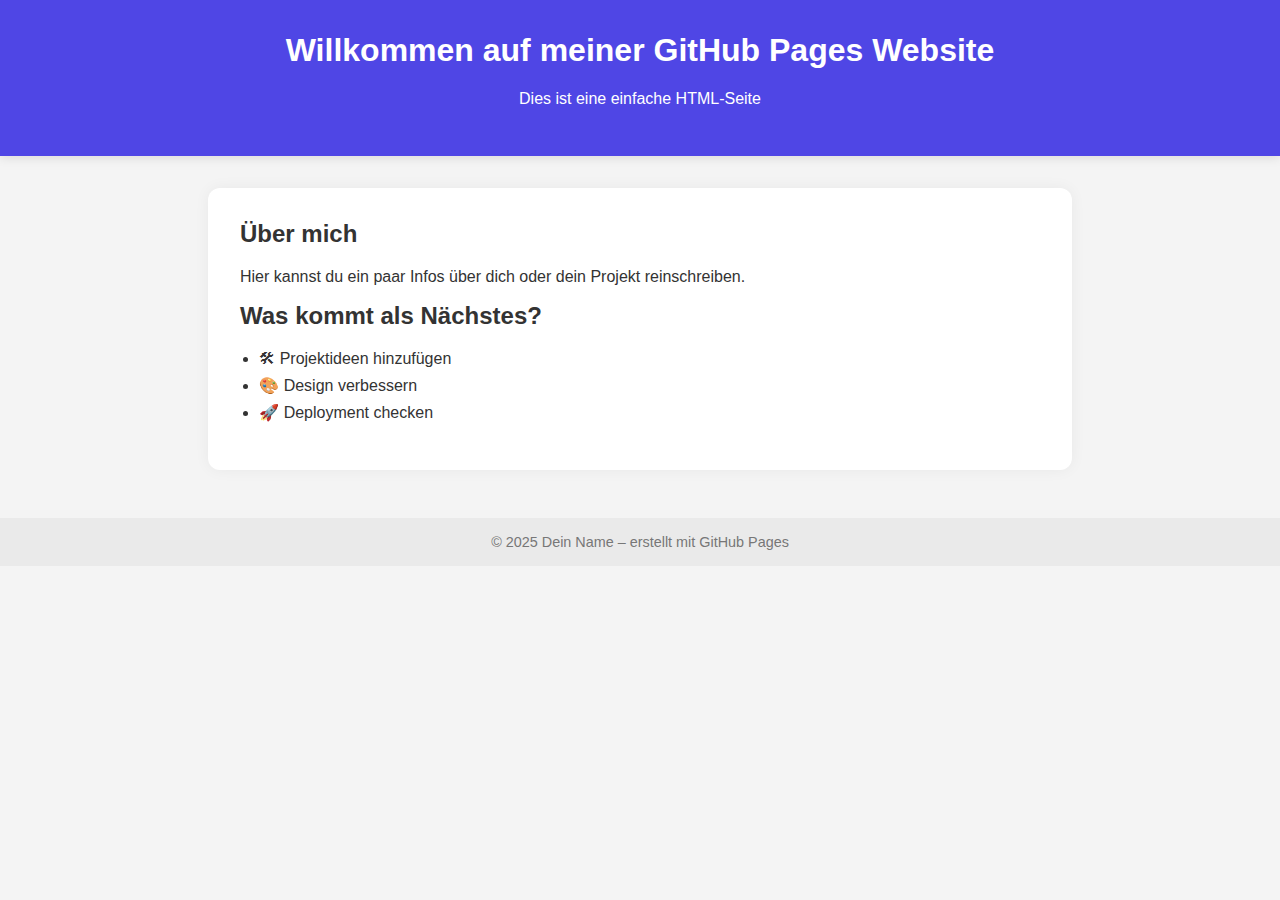
==== index.html @ 65202d3c "Rename start.html to index.html" ====
<!DOCTYPE html>
<html lang="de">
<head>
  <meta charset="UTF-8" />
  <meta name="viewport" content="width=device-width, initial-scale=1.0" />
  <title>Willkommen auf meiner Seite</title>
  <link rel="stylesheet" href="style.css" />
</head>
<body>
  <header>
    <h1>Willkommen auf meiner GitHub Pages Website</h1>
    <p>Dies ist eine einfache HTML-Seite</p>
  </header>

  <main>
    <h2>Über mich</h2>
    <p>Hier kannst du ein paar Infos über dich oder dein Projekt reinschreiben.</p>

    <h2>Was kommt als Nächstes?</h2>
    <ul>
      <li>🛠 Projektideen hinzufügen</li>
      <li>🎨 Design verbessern</li>
      <li>🚀 Deployment checken</li>
    </ul>
  </main>

  <footer>
    &copy; 2025 Dein Name – erstellt mit GitHub Pages
  </footer>
</body>
</html>
---- style.css ----
/* Grundlegendes Layout */
body {
    font-family: Arial, sans-serif;
    background-color: #f4f4f4;
    color: #333;
    margin: 0;
    padding: 0;
  }
  
  /* Header-Bereich */
  header {
    background-color: #4f46e5;
    color: white;
    padding: 2rem;
    text-align: center;
    box-shadow: 0 2px 10px rgba(0, 0, 0, 0.1);
  }
  
  /* Hauptbereich */
  main {
    max-width: 800px;
    margin: 2rem auto;
    padding: 2rem;
    background-color: white;
    border-radius: 12px;
    box-shadow: 0 0 15px rgba(0, 0, 0, 0.05);
  }
  
  /* Überschriften */
  h1, h2 {
    margin-top: 0;
  }
  
  /* Liste */
  ul {
    padding-left: 1.2rem;
  }
  
  li {
    margin-bottom: 0.5rem;
  }
  
  /* Footer */
  footer {
    text-align: center;
    padding: 1rem;
    color: #777;
    font-size: 0.9rem;
    background-color: #eaeaea;
    margin-top: 3rem;
  }
  
  /* Responsive Anpassung */
  @media (max-width: 600px) {
    main {
      margin: 1rem;
      padding: 1rem;
    }
  }
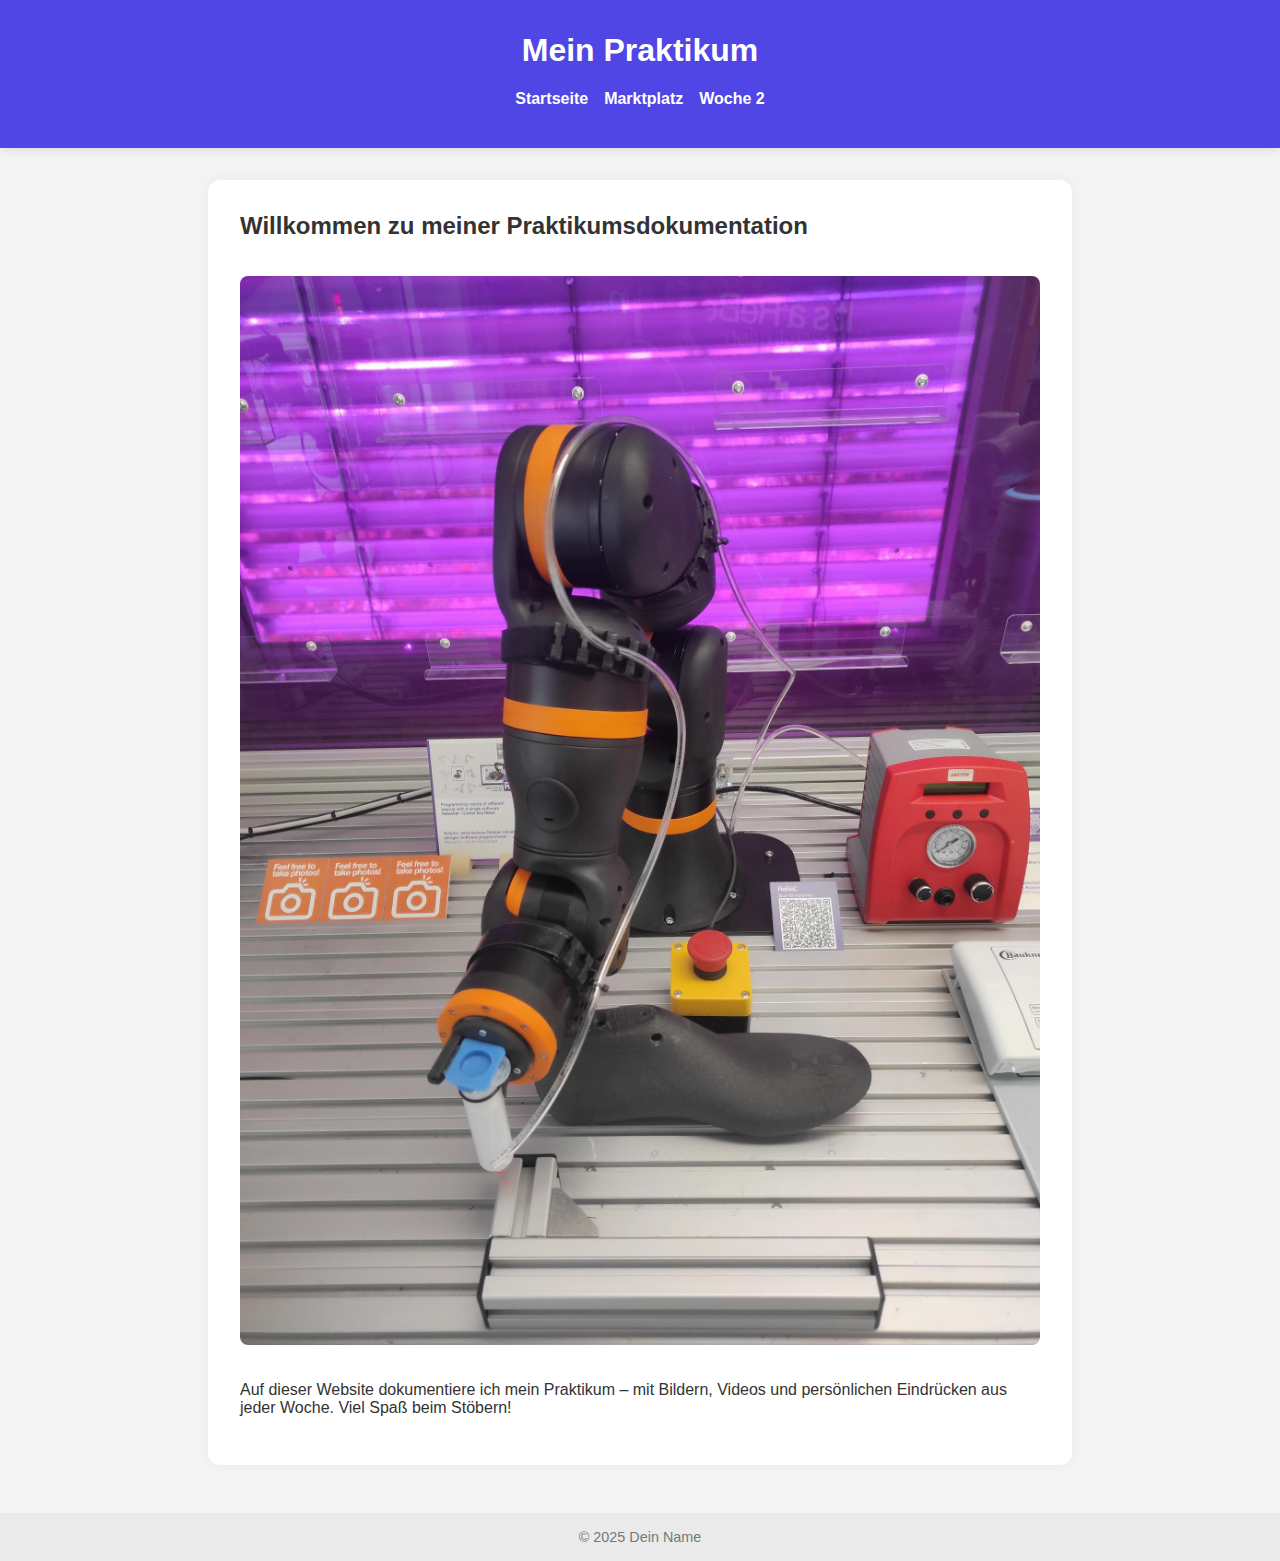
==== commit 5da7932d: "RebleGlue.jpg hinzugefügt index geändert" ====
--- a/index.html
+++ b/index.html
@@ -3,29 +3,32 @@
 <head>
   <meta charset="UTF-8" />
   <meta name="viewport" content="width=device-width, initial-scale=1.0" />
-  <title>Willkommen auf meiner Seite</title>
+  <title>Mein Praktikum – Startseite</title>
   <link rel="stylesheet" href="style.css" />
 </head>
 <body>
   <header>
-    <h1>Willkommen auf meiner GitHub Pages Website</h1>
-    <p>Dies ist eine einfache HTML-Seite</p>
+    <h1>Mein Praktikum</h1>
+    <nav>
+      <ul>
+        <li><a href="index.html">Startseite</a></li>
+        <li><a href="marktplatz.html">Marktplatz</a></li>
+        <li><a href="woche2.html">Woche 2</a></li>
+        <!-- Weitere Wochen hier -->
+      </ul>
+    </nav>
   </header>
 
   <main>
-    <h2>Über mich</h2>
-    <p>Hier kannst du ein paar Infos über dich oder dein Projekt reinschreiben.</p>
-
-    <h2>Was kommt als Nächstes?</h2>
-    <ul>
-      <li>🛠 Projektideen hinzufügen</li>
-      <li>🎨 Design verbessern</li>
-      <li>🚀 Deployment checken</li>
-    </ul>
+    <h2>Willkommen zu meiner Praktikumsdokumentation</h2>
+    <img src="imgs/RebelGlue.jpg" alt="RebelGlue" class="content-image" />
+    <p>
+      Auf dieser Website dokumentiere ich mein Praktikum – mit Bildern, Videos und persönlichen Eindrücken aus jeder Woche. Viel Spaß beim Stöbern!
+    </p>
   </main>
 
   <footer>
-    &copy; 2025 Dein Name – erstellt mit GitHub Pages
+    &copy; 2025 Dein Name
   </footer>
 </body>
 </html>
--- a/style.css
+++ b/style.css
@@ -25,6 +25,35 @@
     border-radius: 12px;
     box-shadow: 0 0 15px rgba(0, 0, 0, 0.05);
   }
+
+  /* Navigation */
+nav ul {
+    list-style: none;
+    margin: 0;
+    padding: 0;
+    display: flex;
+    justify-content: center;
+    gap: 1rem;
+  }
+  
+  nav li a {
+    color: white;
+    text-decoration: none;
+    font-weight: bold;
+    transition: color 0.3s;
+  }
+  
+  nav li a:hover {
+    color: #ffdd57;
+  }
+  
+  /* Inhalte */
+  .content-image, .content-video {
+    max-width: 100%;
+    border-radius: 8px;
+    margin: 1rem 0;
+  }
+  
   
   /* Überschriften */
   h1, h2 {
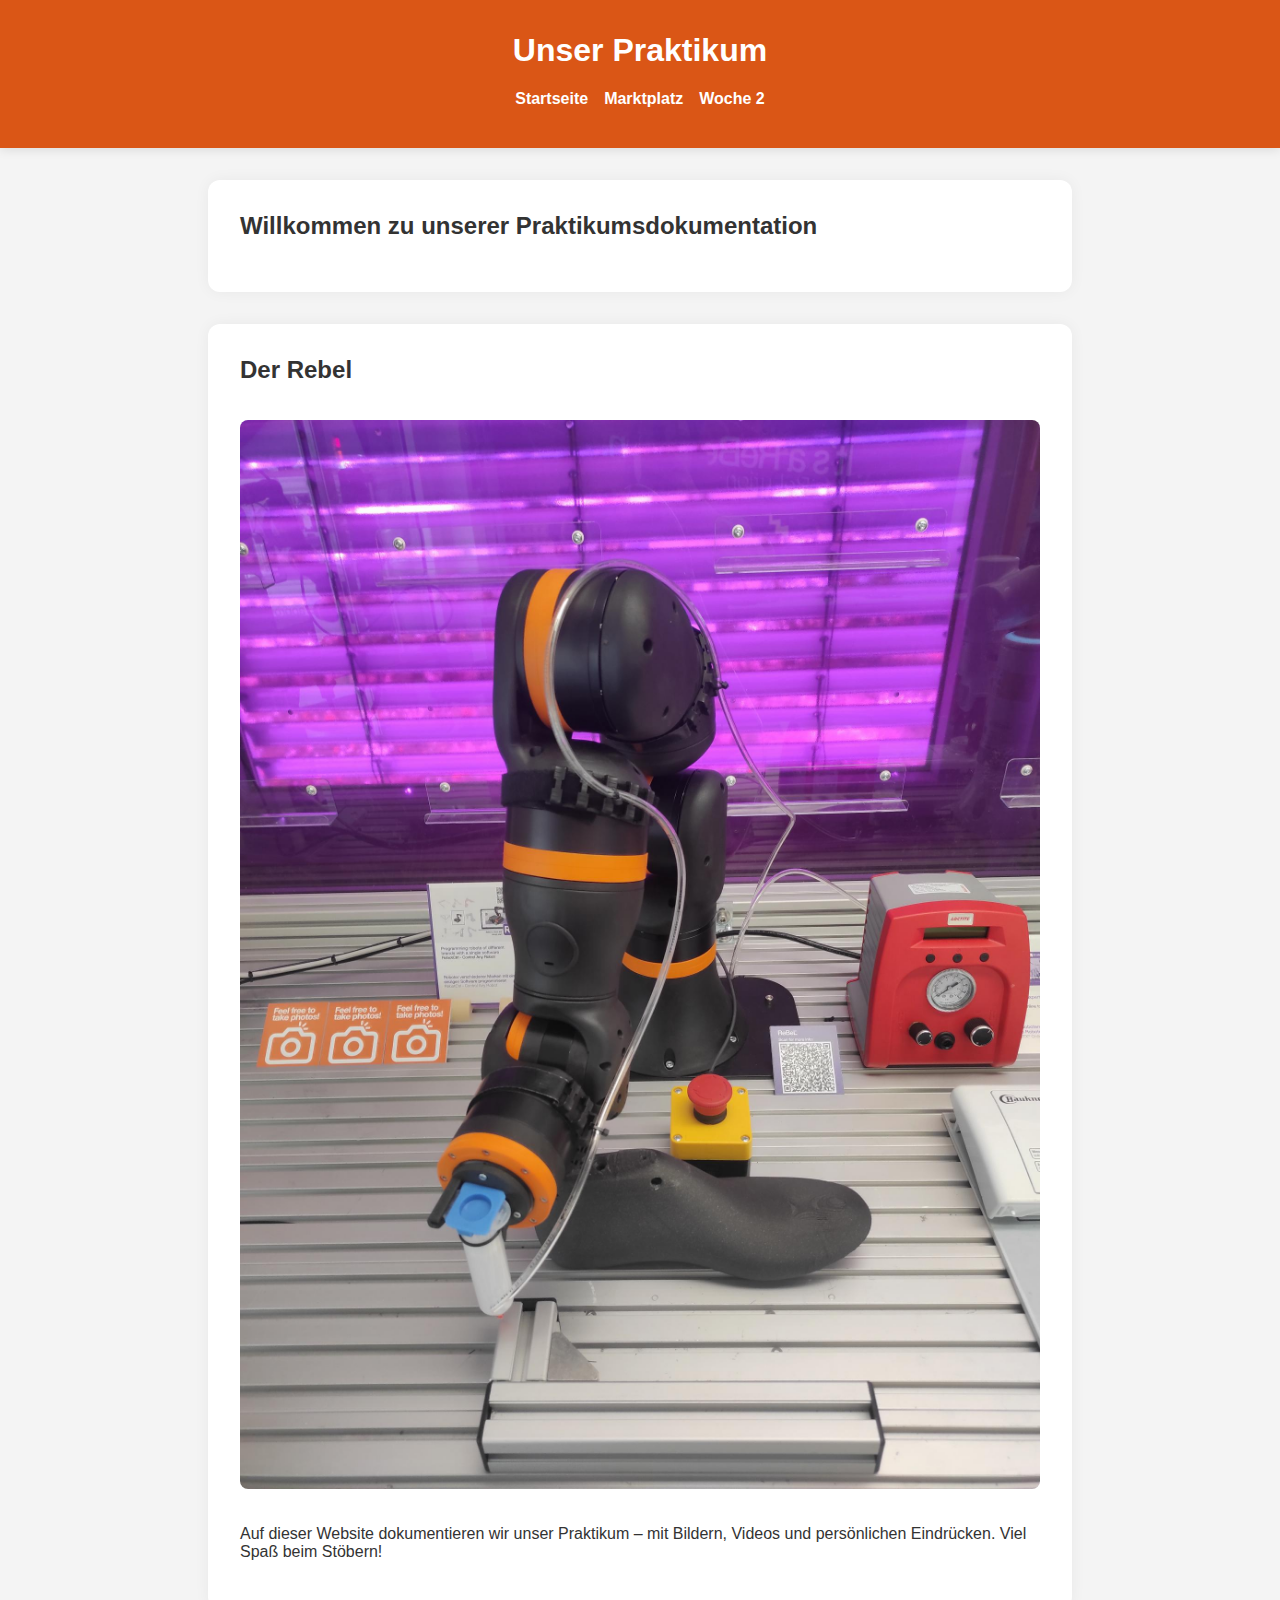
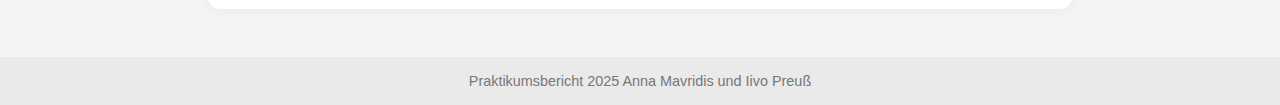
==== commit 71c46a3a: "berichte.html hinzugefügt und kleine Änderungen" ====
--- a/index.html
+++ b/index.html
@@ -3,12 +3,12 @@
 <head>
   <meta charset="UTF-8" />
   <meta name="viewport" content="width=device-width, initial-scale=1.0" />
-  <title>Mein Praktikum – Startseite</title>
+  <title>Unser Praktikum – Startseite</title>
   <link rel="stylesheet" href="style.css" />
 </head>
 <body>
   <header>
-    <h1>Mein Praktikum</h1>
+    <h1>Unser Praktikum</h1>
     <nav>
       <ul>
         <li><a href="index.html">Startseite</a></li>
@@ -20,15 +20,20 @@
   </header>
 
   <main>
-    <h2>Willkommen zu meiner Praktikumsdokumentation</h2>
-    <img src="imgs/RebelGlue.jpg" alt="RebelGlue" class="content-image" />
-    <p>
-      Auf dieser Website dokumentiere ich mein Praktikum – mit Bildern, Videos und persönlichen Eindrücken aus jeder Woche. Viel Spaß beim Stöbern!
-    </p>
+    <div>
+    <h2>Willkommen zu unserer Praktikumsdokumentation</h2>
+    </div>
+    <div>
+      <h2>Der Rebel</h2>
+      <img src="imgs/RebelGlue.jpg" alt="RebelGlue" class="content-image" />
+      <p>
+      Auf dieser Website dokumentieren wir unser Praktikum – mit Bildern, Videos und persönlichen Eindrücken. Viel Spaß beim Stöbern!
+      </p>
+    </div>
   </main>
 
   <footer>
-    &copy; 2025 Dein Name
+    Praktikumsbericht 2025 Anna Mavridis und Iivo Preuß
   </footer>
 </body>
 </html>
--- a/style.css
+++ b/style.css
@@ -9,7 +9,7 @@
   
   /* Header-Bereich */
   header {
-    background-color: #4f46e5;
+    background-color: #DA5616;
     color: white;
     padding: 2rem;
     text-align: center;
@@ -17,7 +17,7 @@
   }
   
   /* Hauptbereich */
-  main {
+  div {
     max-width: 800px;
     margin: 2rem auto;
     padding: 2rem;
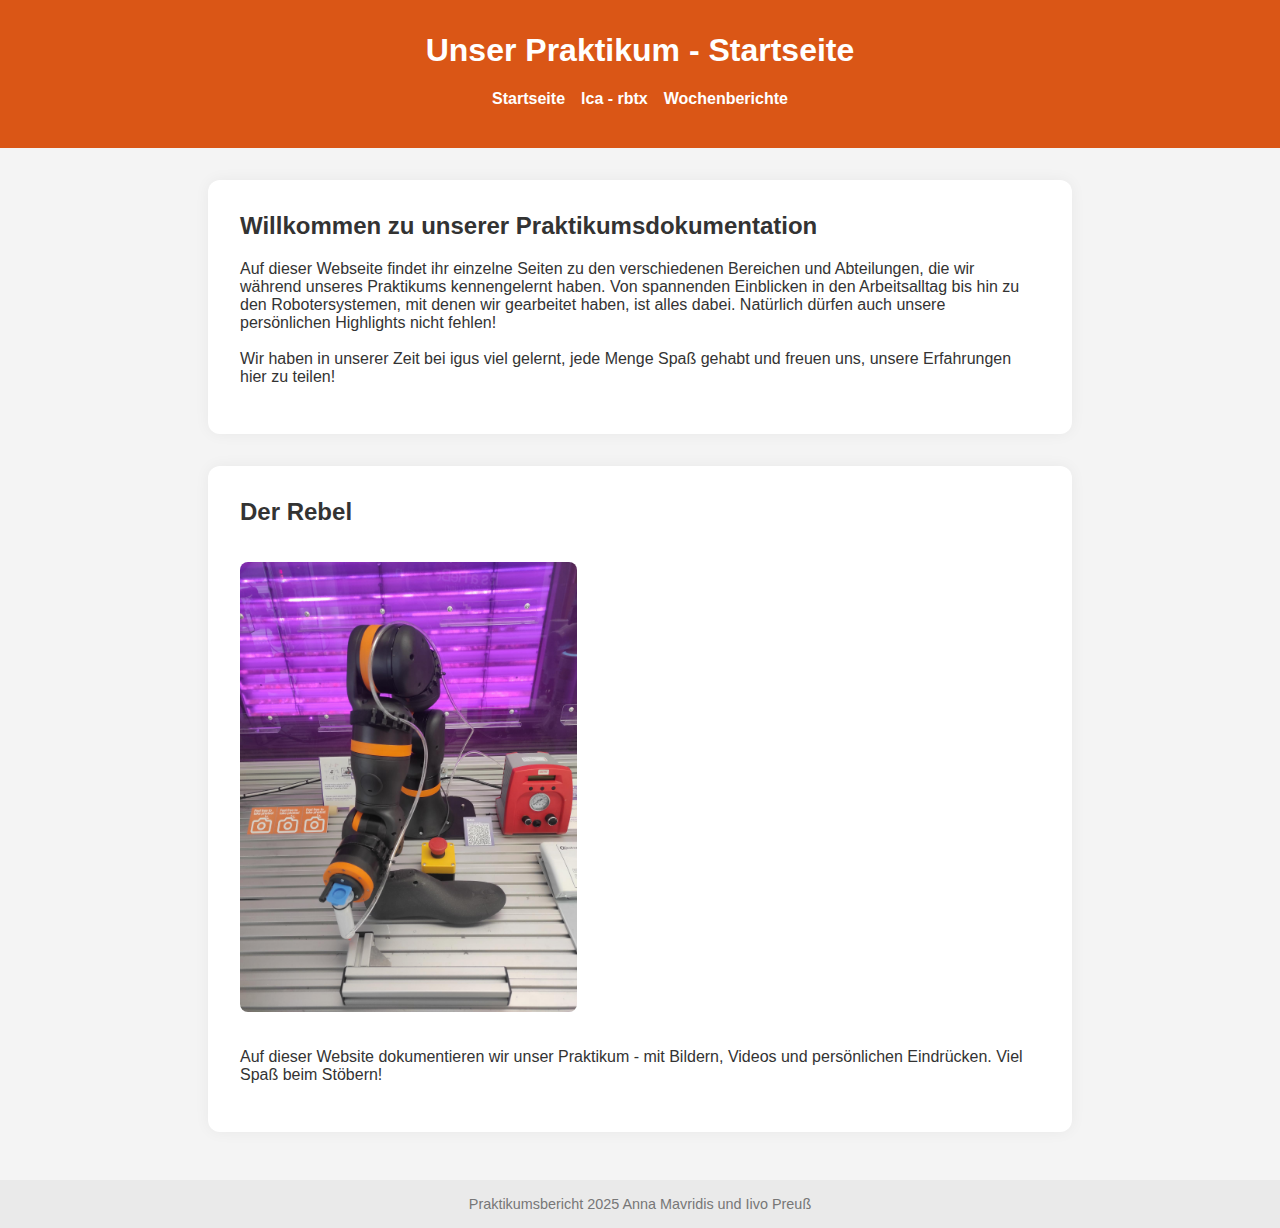
==== commit 0186c837: "big push" ====
--- a/index.html
+++ b/index.html
@@ -3,18 +3,17 @@
 <head>
   <meta charset="UTF-8" />
   <meta name="viewport" content="width=device-width, initial-scale=1.0" />
-  <title>Unser Praktikum – Startseite</title>
+  <title>Unser Praktikum - Startseite</title>
   <link rel="stylesheet" href="style.css" />
 </head>
 <body>
   <header>
-    <h1>Unser Praktikum</h1>
+    <h1>Unser Praktikum - Startseite</h1>
     <nav>
       <ul>
         <li><a href="index.html">Startseite</a></li>
-        <li><a href="marktplatz.html">Marktplatz</a></li>
-        <li><a href="woche2.html">Woche 2</a></li>
-        <!-- Weitere Wochen hier -->
+        <li><a href="marktplatz.html">lca - rbtx</a></li>
+        <li><a href="berichte.html">Wochenberichte</a></li>
       </ul>
     </nav>
   </header>
@@ -22,12 +21,19 @@
   <main>
     <div>
     <h2>Willkommen zu unserer Praktikumsdokumentation</h2>
+    <p>
+      Auf dieser Webseite findet ihr einzelne Seiten zu den verschiedenen Bereichen und Abteilungen, die wir während 
+      unseres Praktikums kennengelernt haben. Von spannenden Einblicken in den Arbeitsalltag bis hin zu den 
+      Robotersystemen, mit denen wir gearbeitet haben, ist alles dabei. Natürlich dürfen auch unsere persönlichen 
+      Highlights nicht fehlen!<br><br>Wir haben in unserer Zeit bei igus viel gelernt, jede Menge Spaß gehabt und 
+      freuen uns, unsere Erfahrungen hier zu teilen!
+    </p>
     </div>
     <div>
       <h2>Der Rebel</h2>
       <img src="imgs/RebelGlue.jpg" alt="RebelGlue" class="content-image" />
       <p>
-      Auf dieser Website dokumentieren wir unser Praktikum – mit Bildern, Videos und persönlichen Eindrücken. Viel Spaß beim Stöbern!
+      Auf dieser Website dokumentieren wir unser Praktikum - mit Bildern, Videos und persönlichen Eindrücken. Viel Spaß beim Stöbern!
       </p>
     </div>
   </main>
--- a/style.css
+++ b/style.css
@@ -1,4 +1,3 @@
-/* Grundlegendes Layout */
 body {
     font-family: Arial, sans-serif;
     background-color: #f4f4f4;
@@ -7,16 +6,13 @@
     padding: 0;
   }
   
-  /* Header-Bereich */
   header {
     background-color: #DA5616;
     color: white;
     padding: 2rem;
     text-align: center;
-    box-shadow: 0 2px 10px rgba(0, 0, 0, 0.1);
   }
   
-  /* Hauptbereich */
   div {
     max-width: 800px;
     margin: 2rem auto;
@@ -26,8 +22,7 @@
     box-shadow: 0 0 15px rgba(0, 0, 0, 0.05);
   }
 
-  /* Navigation */
-nav ul {
+  nav ul {
     list-style: none;
     margin: 0;
     padding: 0;
@@ -40,27 +35,30 @@
     color: white;
     text-decoration: none;
     font-weight: bold;
-    transition: color 0.3s;
   }
   
   nav li a:hover {
     color: #ffdd57;
   }
   
-  /* Inhalte */
-  .content-image, .content-video {
+  .content-image{
     max-width: 100%;
+    max-height: 50vh;
+    border-radius: 8px;
+    margin: 1rem 0;
+  }
+
+  .content-video {
+    max-width: 100%;
+    max-height: 50vh;
     border-radius: 8px;
     margin: 1rem 0;
   }
   
-  
-  /* Überschriften */
   h1, h2 {
     margin-top: 0;
   }
   
-  /* Liste */
   ul {
     padding-left: 1.2rem;
   }
@@ -68,8 +66,7 @@
   li {
     margin-bottom: 0.5rem;
   }
-  
-  /* Footer */
+
   footer {
     text-align: center;
     padding: 1rem;
@@ -79,10 +76,10 @@
     margin-top: 3rem;
   }
   
-  /* Responsive Anpassung */
+  /* Responsive Design */
   @media (max-width: 600px) {
     main {
       margin: 1rem;
       padding: 1rem;
     }
-  }+  }
